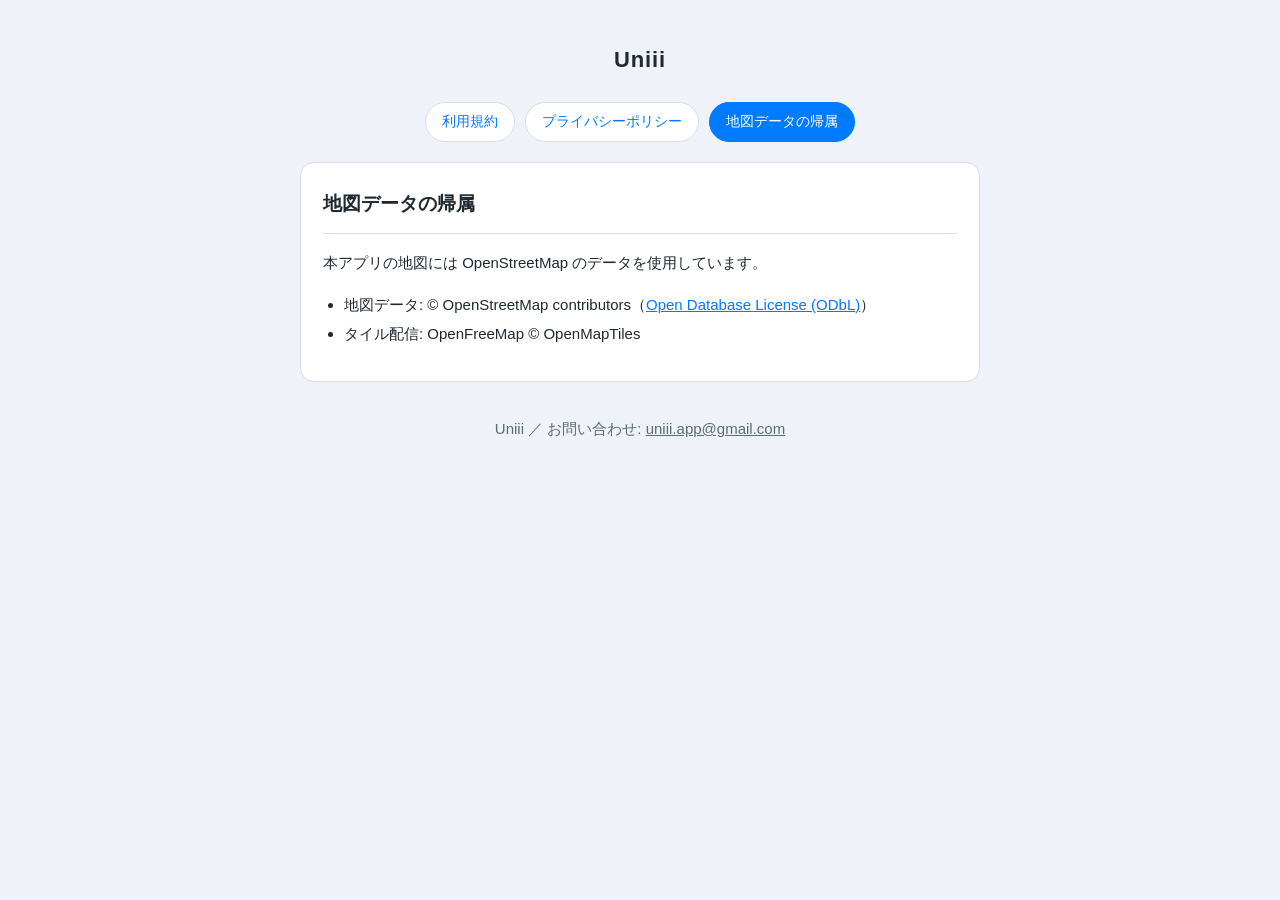
==== attribution.html @ 9d433c4e "docs: Uniii 利用規約・プライバシーポリシー・地図帰属の公開ページ Co-Authored-By: Claude Opus 4.8 <noreply@anthropic.com>" ====
<!DOCTYPE html>
<html lang="ja">
<head>
<meta charset="UTF-8">
<meta name="viewport" content="width=device-width, initial-scale=1.0">
<meta name="robots" content="noindex">
<title>Uniii 地図データの帰属</title>
<link rel="stylesheet" href="style.css">
</head>
<body>
<div class="wrap">
  <header class="site"><a class="brand" href="index.html">Uniii</a></header>
  <nav class="toc">
    <a href="terms.html">利用規約</a>
    <a href="privacy.html">プライバシーポリシー</a>
    <a href="attribution.html" class="current">地図データの帰属</a>
  </nav>

  <section class="doc">
    <h1>地図データの帰属</h1>
    <p>本アプリの地図には OpenStreetMap のデータを使用しています。</p>
    <ul>
      <li>地図データ: © OpenStreetMap contributors（<a href="https://www.openstreetmap.org/copyright" target="_blank" rel="noopener">Open Database License (ODbL)</a>）</li>
      <li>タイル配信: OpenFreeMap © OpenMapTiles</li>
    </ul>
  </section>

  <footer class="site">
    <p>Uniii ／ お問い合わせ: <a href="mailto:uniii.app@gmail.com">uniii.app@gmail.com</a></p>
  </footer>
</div>
</body>
</html>
---- style.css ----
:root {
  --bg: #eff2f9;
  --card: #ffffff;
  --text: #1f2a30;
  --muted: #5a6b73;
  --line: #d8dee6;
  --accent: #007aff;
}
* { box-sizing: border-box; }
html { -webkit-text-size-adjust: 100%; }
body {
  margin: 0;
  background: var(--bg);
  color: var(--text);
  font-family: -apple-system, BlinkMacSystemFont, "Hiragino Sans", "Hiragino Kaku Gothic ProN", "Noto Sans JP", "Yu Gothic", sans-serif;
  line-height: 1.8;
  font-size: 15px;
}
.wrap { max-width: 720px; margin: 0 auto; padding: 28px 20px 80px; }
header.site { text-align: center; padding: 12px 0 4px; }
header.site a.brand { font-size: 22px; font-weight: 700; letter-spacing: 0.04em; color: var(--text); text-decoration: none; }
nav.toc {
  display: flex; gap: 10px; justify-content: center;
  margin: 18px 0 8px; flex-wrap: wrap;
}
nav.toc a {
  display: inline-block; padding: 7px 16px; border-radius: 999px;
  background: var(--card); color: var(--accent); text-decoration: none;
  font-size: 13.5px; border: 1px solid var(--line);
}
nav.toc a.current { background: var(--accent); color: #fff; border-color: var(--accent); }
section.doc {
  background: var(--card); border: 1px solid var(--line); border-radius: 14px;
  padding: 24px 22px; margin: 20px 0;
}
section.doc h1 {
  font-size: 19px; margin: 0 0 4px; padding-bottom: 12px;
  border-bottom: 1px solid var(--line);
}
.meta { color: var(--muted); font-size: 12.5px; margin: 0 0 18px; }
h2 { font-size: 15.5px; margin: 22px 0 6px; }
p, li { font-size: 15px; }
ul, ol { padding-left: 1.4em; margin: 6px 0 10px; }
li { margin: 2px 0; }
.lead { color: var(--muted); }
a { color: var(--accent); }
.hub-links { list-style: none; padding: 0; margin: 8px 0 0; }
.hub-links li { margin: 0; }
.hub-links a {
  display: block; padding: 16px 18px; border-bottom: 1px solid var(--line);
  text-decoration: none; color: var(--text); font-size: 16px;
}
.hub-links li:last-child a { border-bottom: none; }
.hub-links a::after { content: "›"; float: right; color: var(--muted); }
footer.site {
  text-align: center; color: var(--muted); font-size: 12.5px;
  margin-top: 32px; line-height: 2;
}
footer.site a { color: var(--muted); }
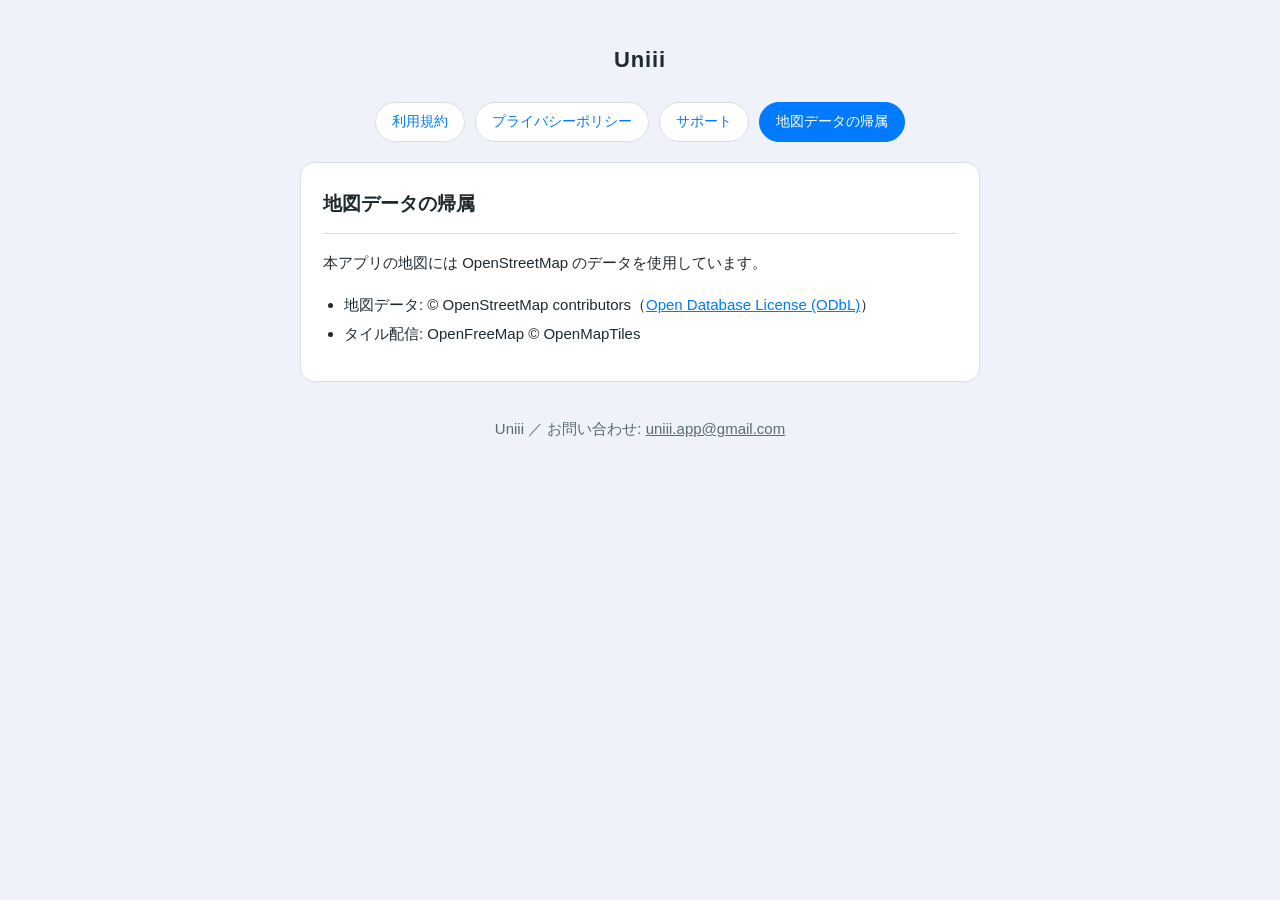
==== commit 9350be28: "feat: サポートページ追加 + 全ページナビに導線追加 App Store Connect 提出用のサポートURL。  Co-Authored-By: Claude Opus 4.6 <norep" ====
--- a/attribution.html
+++ b/attribution.html
@@ -13,6 +13,7 @@
   <nav class="toc">
     <a href="terms.html">利用規約</a>
     <a href="privacy.html">プライバシーポリシー</a>
+    <a href="support.html">サポート</a>
     <a href="attribution.html" class="current">地図データの帰属</a>
   </nav>
 
